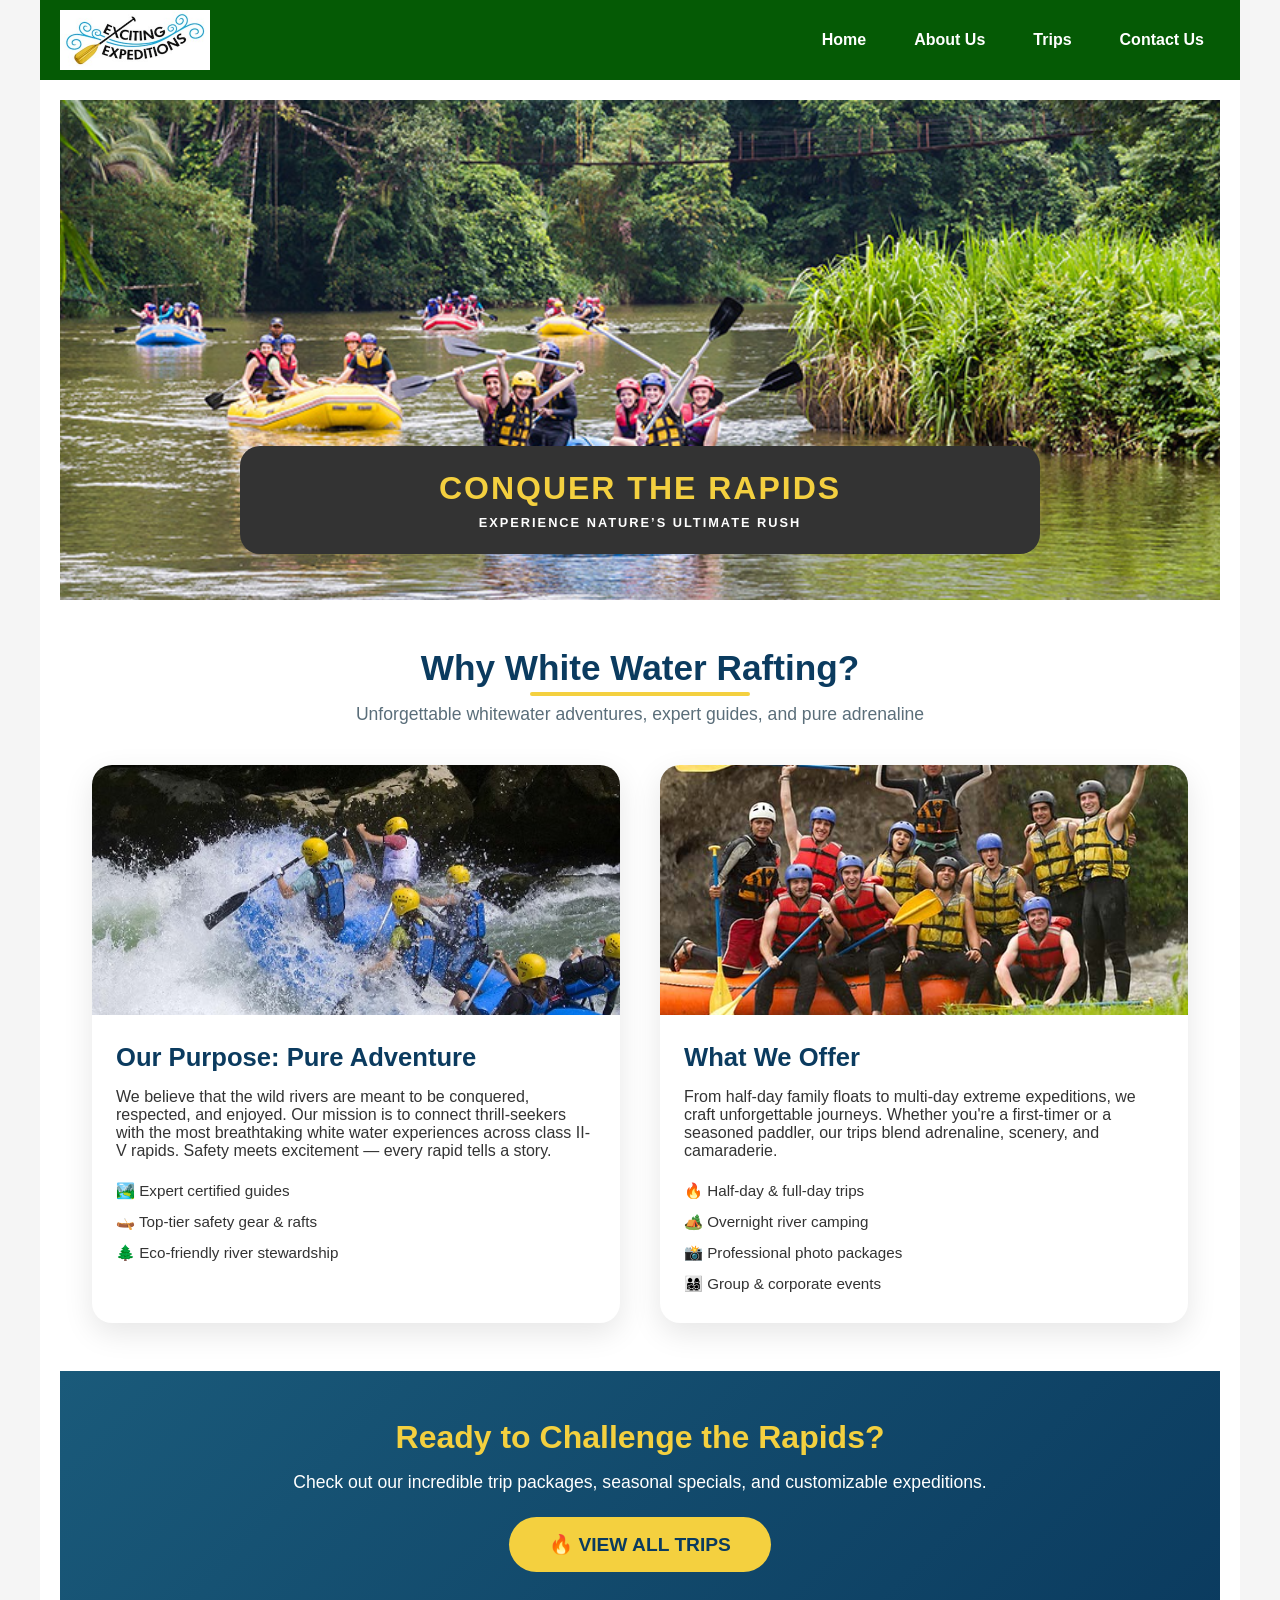
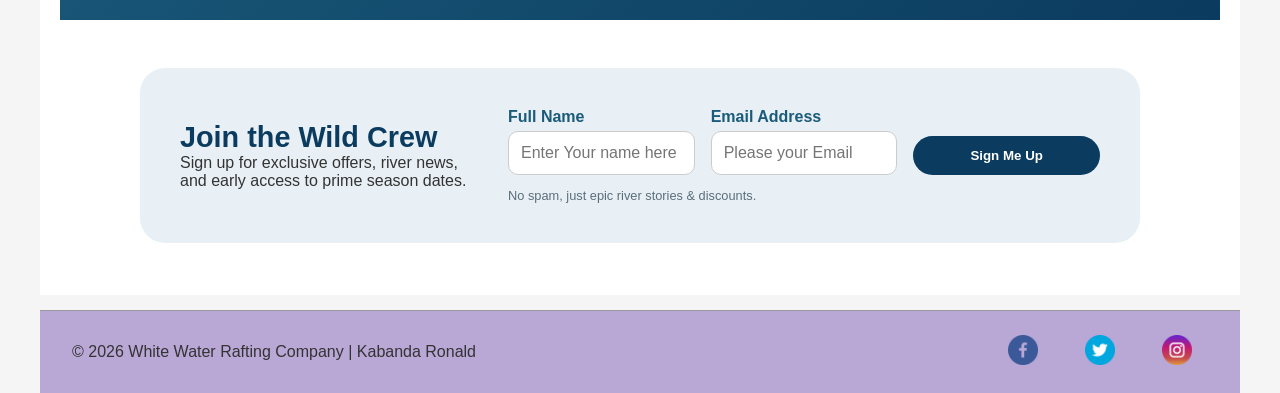
==== wwr/index.html @ e50d9717 "changes in trips.html. changes in index.html. changes in css file. Add images to images in wwr direc" ====
<!DOCTYPE html>
<html lang="en">

<head>
    <meta charset="utf-8">
    <meta name="viewport" content="width=device-width,initial-scale=1.0">

    <title>Home | White Water Rafting Company</title>

    <meta name="author" content="Ronald Kabanda">
    <meta name="description"
      content="Experience thrilling white water rafting adventures. Book your trip, sign up for newsletters, and explore our offerings.">
    <link rel="stylesheet" href="styles/rafting.css">
</head>

<body>
    <!-- ========== HEADER (identical to contact.html) ========== -->
    <header>
        <img src="images/rafting.jpg" alt="White Water Rafting Company Logo">
        <nav>
            <a href="index.html">Home</a>
            <a href="about.html">About Us</a>
            <a href="trips.html">Trips</a>
            <a href="contact.html">Contact Us</a>
        </nav>
    </header>

    <main>
        <!-- ========== HERO SECTION: full-width image + absolute heading ========== -->
        <div class="hero-fullwidth">
            <div class="hero-image-wrapper">
                <img src="images/rafting14_1024.jpg"
                  alt="Rafters tackling thrilling white water rapids" class="hero-img">
                <div class="hero-heading-box">
                    <h1 class="hero-title">Conquer the Rapids<br><span class="hero-sub">Experience
                            Nature’s Ultimate Rush</span></h1>
                </div>
            </div>
        </div>

        <!-- ========== CSS GRID LAYOUT: two images + purpose & offerings ========== -->
        <div class="content-section">
            <div class="section-header">
                <h2>Why White Water Rafting?</h2>
                <p class="section-lead">Unforgettable whitewater adventures, expert guides, and pure
                    adrenaline</p>
            </div>
            <!-- CSS Grid: at least two images and corresponding content -->
            <div class="grid-2col">
                <!-- Card 1: Purpose & Core Offerings -->
                <div class="grid-card">
                    <div class="card-img">
                        <img src="images/rafting6.jpg"
                          alt="Rafting team navigating through powerful waves">
                    </div>
                    <div class="card-text">
                        <h3>Our Purpose: Pure Adventure</h3>
                        <p>We believe that the wild rivers are meant to be conquered, respected, and
                            enjoyed. Our mission is to connect thrill-seekers with the most
                            breathtaking white water experiences across class II-V rapids. Safety
                            meets excitement — every rapid tells a story.</p>
                        <ul class="offer-list">
                            <li>🏞️ Expert certified guides</li>
                            <li>🛶 Top-tier safety gear & rafts</li>
                            <li>🌲 Eco-friendly river stewardship</li>
                        </ul>
                    </div>
                </div>
                <!-- Card 2: Offerings + additional image -->
                <div class="grid-card">
                    <div class="card-img">
                        <img src="images/rafting5.jpg"
                          alt="Group of rafters celebrating after a successful run">
                    </div>
                    <div class="card-text">
                        <h3>What We Offer</h3>
                        <p>From half-day family floats to multi-day extreme expeditions, we craft
                            unforgettable journeys. Whether you're a first-timer or a seasoned
                            paddler, our trips blend adrenaline, scenery, and camaraderie.</p>
                        <ul class="offer-list">
                            <li>🔥 Half-day & full-day trips</li>
                            <li>🏕️ Overnight river camping</li>
                            <li>📸 Professional photo packages</li>
                            <li>👨‍👩‍👧‍👦 Group & corporate events</li>
                        </ul>
                    </div>
                </div>
            </div>
        </div>

        <!-- ========== CALL TO ACTION (link to trips.html) ========== -->
        <div class="cta-block">
            <div class="cta-content">
                <h2>Ready to Challenge the Rapids?</h2>
                <p>Check out our incredible trip packages, seasonal specials, and customizable
                    expeditions.</p>
                <a href="trips.html" class="cta-button">🔥 VIEW ALL TRIPS </a>
            </div>
        </div>

        <!-- ========== NEWSLETTER SIGNUP FORM (name + email) ========== -->
        <div class="newsletter-section">
            <div class="newsletter-inner">
                <div class="newsletter-text">
                    <h3>Join the Wild Crew</h3>
                    <p>Sign up for exclusive offers, river news, and early access to prime season
                        dates.</p>
                </div>
                <form action="#" method="post" class="newsletter-form">
                    <div class="form-row-news">
                        <div class="form-group-news">
                            <label for="news-name">Full Name</label>
                            <input type="text" id="news-name" name="name"
                              placeholder="Enter Your name here" required>
                        </div>
                        <div class="form-group-news">
                            <label for="news-email">Email Address</label>
                            <input type="email" id="news-email" name="email"
                              placeholder="Please your Email" required>
                        </div>
                        <div class="form-group-news form-button-news">
                            <button type="submit" class="signup-btn">Sign Me Up</button>
                        </div>
                    </div>
                    <p class="form-note">No spam, just epic river stories & discounts.</p>
                </form>
            </div>
        </div>
    </main>

    <!-- ========== FOOTER (identical to contact.html: copyright + social media images) ========== -->
    <footer>
        <p>© 2026 White Water Rafting Company | Kabanda Ronald</p>
        <nav class="socialmedia">
            <a href="https://facebook.com">
                <img src="images/facebook.png" alt="Facebook Icon">
            </a>
            <a href="https://twitter.com">
                <img src="images/twitter.png" alt="Twitter Icon">
            </a>
            <a href="https://instagram.com">
                <img src="images/instagram.png" alt="Instagram Icon">
            </a>
        </nav>
    </footer>
</body>

</html>
---- wwr/styles/rafting.css ----
:root {
    --primary-color: #055a05;
    --primary-dark: #037003;
    --accent1-color: #262626;
    --accent2-color: #e9e9e9;
    --text-color: #333333;
    --border-color: #999999;
    --background-light: #f5f5f5;
    --footer-bg: #b9a7d6;
    --white: #ffffff;

    --heading-font: "Times New Roman", "Georgia", serif;
    --body-font: Arial, Helvetica, sans-serif;
}

* {
    margin: 0;
    padding: 0;
    box-sizing: border-box;
    transition: all 0.2s ease-in-out;
}

body {
    font-family: var(--body-font);
    background-color: var(--background-light);
    color: var(--text-color);
}

header {
    display: grid;
    grid-template-columns: 200px 1fr;
    align-items: center;
    background-color: var(--primary-color);
    padding: 10px 20px;
    max-width: 1200px;
    width: 100%;
    margin: 0 auto;
    color: var(--accent2-color);
}

header img {
    width: 150px;
    height: auto;
}

nav {
    display: flex;
    align-items: center;
    justify-content: flex-end;
    gap: 1rem;
}

nav a {
    color: white;
    padding: 0.5rem 1rem;
    text-decoration: none;
    font-weight: bold;
    transition: background-color 0.3s;
    border-radius: 4px;
}

nav a:hover {
    background-color: rgba(255, 255, 255, 0.2);
}

main {
    max-width: 1200px;
    width: 100%;
    margin: 0 auto;
    padding: 20px;
    background-color: white;
}

.company-section {
    margin-bottom: 2rem;
    border-bottom: 2px solid var(--primary-color);
}

.company-info {
    padding: 2rem;
    text-align: center;
}

.company-info h1 {
    font-family: var(--heading-font);
    color: var(--primary-color);
    margin-bottom: 1rem;
    font-size: 2rem;
}

.company-details p {
    font-size: 1rem;
    margin: 0.25rem 0;
    color: var(--text-color);
}

.hero-container {
    display: flex;
    flex-wrap: wrap;
    gap: 2rem;
    margin: 2rem 0;
}

.map-container {
    flex: 1;
    min-width: 280px;
    background-color: var(--accent2-color);
    border: 1px solid var(--border-color);
    border-radius: 8px;
    padding: 1rem;
}

.map-container h2 {
    margin-bottom: 1rem;
    font-size: 1.3rem;
    font-family: var(--heading-font);
    color: var(--primary-color);
    text-align: center;
}

.map-container iframe {
    width: 100%;
    height: 350px;
    border: none;
    border-radius: 8px;
}

.contact-form {
    flex: 1;
    min-width: 320px;
    background-color: white;
    border: 1px solid #999;
    border-radius: 8px;
    padding: 1.5rem;
}

.contact-form h2 {
    text-align: center;
    margin-top: 0;
    margin-bottom: 1.5rem;
    font-size: 1.5rem;
    font-family: var(--heading-font);
    color: var(--primary-color);
}

/* Form Row with Two Columns */
.form-row {
    display: flex;
    gap: 1rem;
    margin-bottom: 1.5rem;
    flex-wrap: wrap;
}

.form-group {
    flex: 1;
    display: flex;
    flex-direction: column;
    gap: 0.5rem;
}

.form-group label {
    font-weight: bold;
    color: var(--primary-color);
}

.form-group input {
    padding: 0.7rem;
    border: 1px solid #ccc;
    border-radius: 4px;
    font-family: var(--body-font);
    font-size: 0.9rem;
}

.form-group input:focus,
.message-group textarea:focus {
    outline: none;
    border-color: var(--primary-color);
    box-shadow: 0 0 3px rgba(5, 90, 5, 0.3);
}

.purpose-group {
    margin-bottom: 1.5rem;
    display: flex;
    flex-direction: column;
    gap: 0.5rem;
}

.purpose-group > label {
    font-weight: bold;
    color: var(--primary-color);
}

.radio-options {
    display: flex;
    flex-direction: column;
    gap: 0.5rem;
    padding-left: 0.5rem;
}

.radio-option {
    display: flex;
    align-items: center;
    gap: 0.5rem;
    cursor: pointer;
    font-weight: normal;
}

.radio-option input[type="radio"] {
    width: auto;
    margin: 0;
    cursor: pointer;
}

.message-group {
    margin-bottom: 1.5rem;
    display: flex;
    flex-direction: column;
    gap: 0.5rem;
}

.message-group label {
    font-weight: bold;
    color: var(--primary-color);
}

.message-group textarea {
    padding: 0.7rem;
    border: 1px solid #ccc;
    border-radius: 4px;
    font-family: var(--body-font);
    font-size: 0.9rem;
    resize: vertical;
    min-height: 100px;
}

.checkbox-group {
    margin: 1.5rem 0;
}

.checkbox-label {
    display: flex;
    align-items: center;
    gap: 0.5rem;
    cursor: pointer;
    font-weight: normal;
}

.checkbox-label input[type="checkbox"] {
    width: auto;
    margin: 0;
    cursor: pointer;
}

.submit-container {
    text-align: center;
    margin-top: 1rem;
}

.submit-btn {
    background-color: var(--primary-color);
    color: white;
    padding: 0.75rem 2rem;
    border: none;
    border-radius: 4px;
    font-size: 1rem;
    font-weight: bold;
    cursor: pointer;
    transition: background-color 0.3s ease;
}

.submit-btn:hover {
    background-color: var(--primary-dark);
}

.employees {
    margin: 3rem 0;
    border: 1px solid #999;
    padding: 1.5rem;
    border-radius: 8px;
    background-color: white;
}

.employees h2 {
    text-align: center;
    margin-bottom: 2rem;
    font-family: var(--heading-font);
    color: var(--primary-color);
}

.employee-profiles {
    display: grid;
    grid-template-columns: repeat(3, 1fr);
    gap: 2rem;
}

.employee-card {
    text-align: center;
    background-color: var(--accent2-color);
    padding: 1rem;
    border-radius: 8px;
    transition: transform 0.3s ease;
}

.employee-card:hover {
    transform: translateY(-5px);
}

.employee-card img {
    width: 100%;
    height: 180px;
    object-fit: cover;
    border-radius: 8px;
    margin-bottom: 0.75rem;
}

.employee-card p {
    margin: 0;
    font-weight: bold;
    color: var(--primary-color);
    font-size: 1rem;
}

.employee-card .employee-title {
    font-weight: normal;
    color: var(--accent1-color);
    font-size: 0.85rem;
    margin-top: 0.25rem;
}

footer {
    background-color: var(--footer-bg);
    padding: 1rem 2rem;
    text-align: center;
    border-top: 1px solid #999;
    max-width: 1200px;
    width: 100%;
    margin: 0 auto;
    margin-top: 15px;
    display: flex;
    justify-content: space-between;
    align-items: center;
    flex-wrap: wrap;
}

footer p {
    margin: 0;
    color: #333;
}

.socialmedia {
    display: flex;
    gap: 15px;
    background-color: transparent;
    padding: 0;
}

.socialmedia a {
    display: inline-block;
    text-decoration: none;
}

.socialmedia img {
    width: 30px;
    height: auto;
    transition: transform 0.3s;
}

.socialmedia img:hover {
    transform: scale(1.1);
}

HOME PAGE STYLES (Multi-column Grid)========================================*/

/* Hero Section - Full width with absolute heading */
.hero-fullwidth {
    width: 100%;
    position: relative;
}

.hero-image-wrapper {
    position: relative;
    width: 100%;
    height: 500px;
    overflow: hidden;
}

.hero-img {
    width: 100%;
    height: 100%;
    object-fit: cover;
    display: block;
}

.hero-heading-box {
    position: absolute;
    top: 80%;
    left: 50%;
    transform: translate(-50%, -50%);
    text-align: center;
    background: var(--text-color);
    padding: 1.5rem 2.5rem;
    border-radius: 20px;
    backdrop-filter: blur(4px);
    width: 80%;
    max-width: 800px;
    margin-bottom: 0;
}

.hero-title {
    color: #f4d03f;
    font-size: 2rem;
    font-weight: 800;
    text-transform: uppercase;
    letter-spacing: 2px;
}

.hero-sub {
    color: white;
    font-size: 0.8rem;
    display: block;
    margin-top: 0.5rem;
}

/* Content section with Grid layout (2 columns) */
.content-section {
    max-width: 1280px;
    margin: 3rem auto;
    padding: 0 2rem;
}

.section-header {
    text-align: center;
    margin-bottom: 2.5rem;
}

.section-header h2 {
    font-size: 2.2rem;
    color: #0b3b5f;
    position: relative;
    display: inline-block;
    padding-bottom: 0.5rem;
}

.section-header h2::after {
    content: '';
    position: absolute;
    bottom: 0;
    left: 25%;
    width: 50%;
    height: 4px;
    background: #f4d03f;
    border-radius: 2px;
}

.section-lead {
    color: #5a6e7a;
    font-size: 1.1rem;
    margin-top: 0.5rem;
}

/* CSS GRID LAYOUT - Two columns */
.grid-2col {
    display: grid;
    grid-template-columns: repeat(2, 1fr);
    gap: 2.5rem;
}

.grid-card {
    background: white;
    border-radius: 20px;
    overflow: hidden;
    box-shadow: 0 10px 30px rgba(0, 0, 0, 0.1);
    transition: transform 0.3s ease;
}

.grid-card:hover {
    transform: translateY(-8px);
}

.card-img img {
    width: 100%;
    height: 250px;
    object-fit: cover;
}

.card-text {
    padding: 1.5rem;
}

.card-text h3 {
    color: #0b3b5f;
    font-size: 1.6rem;
    margin-bottom: 1rem;
}

.offer-list {
    list-style: none;
    margin-top: 1rem;
}

.offer-list li {
    padding: 0.4rem 0;
    font-size: 0.95rem;
    display: flex;
    align-items: center;
    gap: 0.5rem;
}

/* Call to Action Block */
.cta-block {
    background: linear-gradient(135deg, #1a5a7a, #0b3b5f);
    margin: 3rem 0;
    padding: 3rem 2rem;
    text-align: center;
}

.cta-content h2 {
    color: #f4d03f;
    font-size: 2rem;
}

.cta-content p {
    color: white;
    margin: 1rem 0;
    font-size: 1.1rem;
}

.cta-button {
    display: inline-block;
    background: #f4d03f;
    color: #0b3b5f;
    padding: 1rem 2.5rem;
    font-size: 1.2rem;
    font-weight: bold;
    text-decoration: none;
    border-radius: 50px;
    transition: all 0.3s;
    margin-top: 0.5rem;
}

.cta-button:hover {
    background: #ffea8a;
    transform: scale(1.05);
    box-shadow: 0 5px 15px rgba(0, 0, 0, 0.2);
}

/* Newsletter Section */
.newsletter-section {
    background: #e8f0f5;
    padding: 2.5rem;
    max-width: 1000px;
    margin: 2rem auto;
    border-radius: 25px;
}

.newsletter-inner {
    display: flex;
    flex-wrap: wrap;
    gap: 2rem;
    align-items: center;
    justify-content: space-between;
}

.newsletter-text {
    flex: 1;
    min-width: 200px;
}

.newsletter-text h3 {
    color: #0b3b5f;
    font-size: 1.8rem;
}

.newsletter-form {
    flex: 2;
    min-width: 280px;
}

.form-row-news {
    display: flex;
    flex-wrap: wrap;
    gap: 1rem;
    align-items: flex-end;
}

.form-group-news {
    flex: 1;
    min-width: 150px;
}

.form-group-news label {
    display: block;
    font-weight: bold;
    margin-bottom: 0.3rem;
    color: #1a5a7a;
}

.form-group-news input {
    width: 100%;
    padding: 0.75rem;
    border: 1px solid #ccc;
    border-radius: 10px;
    font-size: 1rem;
}

.signup-btn {
    background: #0b3b5f;
    color: white;
    border: none;
    padding: 0.75rem 1.5rem;
    border-radius: 40px;
    font-weight: bold;
    cursor: pointer;
    transition: all 0.3s;
    width: 100%;
}

.signup-btn:hover {
    background: #1a5a7a;
    transform: scale(1.02);
}

.form-note {
    font-size: 0.8rem;
    color: #5a6e7a;
    margin-top: 0.8rem;
}

/* ========================================
   TRIPS PAGE STYLES (Multi-column layouts)
   ======================================== */

.trips-hero {
    background-size: cover;
    background-position: center;
    display: flex;
    align-items: center;
    justify-content: center;
    text-align: center;
    position: relative;
    width: 100%;
    height: 350px;
    overflow: hidden;
}

.trips-hero-image {
    position: relative;
    width: 100%;
    height: 100%;
}

.trips-hero-img {
    width: 100%;
    height: 100%;
    object-fit: cover;
    display: block;
}

.trips-hero-overlay {
    position: absolute;
    top: 0;
    left: 0;
    width: 100%;
    height: 100%;
    display: flex;
    flex-direction: column;
    justify-content: center;
    align-items: center;
    background: rgba(0, 0, 0, 0.5);
    color: white;
    text-align: center;
    padding: 20px;
}

.trips-hero-overlay h1 {
    font-size: 3rem;
    color: #f4d03f;
    text-shadow: 2px 2px 4px rgba(0, 0, 0, 0.5);
}

.trips-hero-overlay p {
    color: white;
    font-size: 1.3rem;
}

/* CTA for Trips page */
.cta-block-trips {
    background: #f4d03f;
    padding: 2.5rem;
    text-align: center;
    margin: 2rem 0;
}

.cta-content-trips h2 {
    color: #0b3b5f;
}

.cta-button-trips {
    display: inline-block;
    background: #0b3b5f;
    color: #f4d03f;
    padding: 0.8rem 2rem;
    text-decoration: none;
    border-radius: 40px;
    font-weight: bold;
    margin-top: 1rem;
}

/* Trips Showcase - CSS Grid (3 columns for trip cards) */
.trips-showcase {
    max-width: 1280px;
    margin: 3rem auto;
    padding: 0 2rem;
}

.section-header-trips {
    text-align: center;
    margin-bottom: 2rem;
}

.section-header-trips h2 {
    font-size: 2rem;
    color: #0b3b5f;
}

.trips-grid {
    display: grid;
    grid-template-columns: repeat(auto-fit, minmax(340px, 1fr));
    gap: 2rem;
}

.trip-card {
    background: white;
    border-radius: 20px;
    overflow: hidden;
    box-shadow: 0 8px 20px rgba(0, 0, 0, 0.1);
    transition: transform 0.3s;
    display: flex;
    flex-direction: column;
}

.trip-card:hover {
    transform: translateY(-5px);
}

.trip-image img {
    width: 100%;
    height: 220px;
    object-fit: cover;
}

.trip-details {
    padding: 1.5rem;
}

.trip-details h3 {
    color: #0b3b5f;
    font-size: 1.5rem;
    margin-bottom: 0.5rem;
}

.trip-meta {
    display: flex;
    gap: 1rem;
    flex-wrap: wrap;
    margin-bottom: 1rem;
    font-size: 0.85rem;
    color: #1a5a7a;
    font-weight: bold;
}

.trip-highlights {
    list-style: none;
    margin-top: 1rem;
}

.trip-highlights li {
    padding: 0.3rem 0;
    font-size: 0.9rem;
}

/* Trips Table Section */
.trips-table-section {
    max-width: 1280px;
    margin: 3rem auto;
    padding: 0 2rem;
}

.table-wrapper {
    overflow-x: auto;
}

.trips-table {
    width: 100%;
    border-collapse: collapse;
    background: white;
    border-radius: 16px;
    overflow: hidden;
    box-shadow: 0 4px 12px rgba(0, 0, 0, 0.1);
}

.trips-table th {
    background: #0b3b5f;
    color: #f4d03f;
    padding: 1rem;
    font-weight: bold;
}

.trips-table td {
    padding: 0.8rem 1rem;
    border-bottom: 1px solid #ddd;
    text-align: center;
}

.trips-table tr:hover {
    background: #fef9e6;
}

.table-note {
    font-size: 0.85rem;
    color: #5a6e7a;
    margin-top: 1rem;
    font-style: italic;
}

/* Bottom CTA */
.bottom-cta {
    background: #e8f0f5;
    margin: 2rem auto;
    padding: 2rem;
    text-align: center;
    border-radius: 20px;
    max-width: 900px;
}

.bottom-cta-inner p {
    font-size: 1.2rem;
    font-weight: bold;
    margin-bottom: 1rem;
}

.secondary-cta-btn {
    background: #0b3b5f;
    color: white;
    padding: 0.7rem 1.8rem;
    text-decoration: none;
    border-radius: 40px;
    display: inline-block;
}

/* ========================================
   RESPONSIVE DESIGN
   ======================================== */
@media (max-width: 768px) {
    header {
        flex-direction: column;
        text-align: center;
    }

    footer {
        flex-direction: column;
        text-align: center;
    }

    .grid-2col {
        grid-template-columns: 1fr;
    }

    .hero-heading-box {
        width: 90%;
        padding: 1rem;
    }

    .hero-title {
        font-size: 1.8rem;
    }

    .newsletter-inner {
        flex-direction: column;
        text-align: center;
    }

    .trips-grid {
        grid-template-columns: 1fr;
    }

    .trips-table th,
    .trips-table td {
        padding: 0.5rem;
        font-size: 0.85rem;
    }
}

/*==========ABOUT US=============*/

.hero {
    position: relative;
    width: 100%;
    height: 520px;
    overflow: hidden;
    margin-bottom: 40px;
}

.hero img {
    position: absolute;
    inset: 0;
    width: 100%;
    height: 100%;
    object-fit: cover;
    object-position: center;
    z-index: 1;
}

.hero h1 {
    position: absolute;
    top: 1.5rem;
    left: 50%;
    transform: translateX(-50%);
    z-index: 2;
    color: #ffffff;
    text-shadow: 0 2px 12px rgba(0, 0, 0, 0.6);
    font-size: clamp(2.5rem, 5vw, 4rem);
    margin: 0;
    text-align: center;
    white-space: nowrap;
}

.hero .content {
    position: absolute;
    left: 0;
    right: 0;
    bottom: 0;
    z-index: 2;
    display: flex;
    justify-content: center;
    padding: 1.5rem;
    background: rgba(0, 0, 0, 0.35);
    backdrop-filter: blur(10px);
    color: #ffffff;
}

.hero .content article {
    display: flex;
    align-items: center;
    justify-content: flex-start;
    gap: 1.5rem;
    width: 100%;
    max-width: 1100px;
    margin: 0 auto;
}

.hero .content article p {
    flex: 1;
    margin: 0;
    line-height: 1.7;
    overflow: hidden;
}

.hero .content article img {
    width: 200px;
    height: 150px;
    border-radius: 12px;
    object-fit: cover;
    box-shadow: 0 4px 18px rgba(0, 0, 0, 0.25);
    flex-shrink: 0;
    float: left;
    margin: 0 1rem 1rem 0;
    max-width: 200px;
}

/* ====================== HISTORY SECTION ====================== */
.history {
    max-width: 1200px;
    margin: 40px auto;
    padding: 20px;
    display: grid;
    grid-template-columns: 1fr 1fr 1fr;
    gap: 30px;
    align-items: center;

}

.history h2 {
    text-align: center;
    font-size: 2rem;
    margin-bottom: 30px;
    color: #333;
    grid-column: 1 / -1;
}

.history p {
    line-height: 1.6;
    color: #444;
    text-align: justify;
}

.history img {
    height: auto;
    width: 100%;
    margin: 35px auto;
    border-radius: 8px;
    box-shadow: 0 4px 8px rgba(0, 0, 0, 0.1);
}

/* ====================== ADVENTURES SECTION ====================== */
.adventures {
    max-width: 1200px;
    margin: 40px auto;
    padding: 20px;
    text-align: center;
    display: grid;
    grid-template-columns: 1fr 1fr 1fr 1fr 1fr;
    gap: 20px;

}

.adventures h2 {
    font-size: 2rem;
    margin-bottom: 20px;
    color: #3a2f7a;
    grid-column: 1 / -1;
    text-align: center;

}

.adventures .figures {
    margin: 0;
    text-align: center;
}

.adventures figure {
    margin: 0;
    background: white;
    border-radius: 12px;
    overflow: hidden;
    box-shadow: 0 6px 20px rgba(0, 0, 0, 0.1);
    transition: transform 0.3s, box-shadow 0.3s;
}

.adventures figure:hover {
    transform: translateY(-8px);
    box-shadow: 0 15px 30px rgba(0, 0, 0, 0.15);
}

.adventures img {
    width: 100%;
    height: 200px;
    object-fit: cover;
    box-shadow: 0 4px 8px rgba(0, 0, 0, 0.1);
    transition: transform 0.3s ease;
}

.adventures figcaption {
    margin-top: 10px;
    font-weight: bold;
    color: #333;
    font-size: 0.9rem;
}

.adventures img:hover {
    transform: scale(1.05);
}
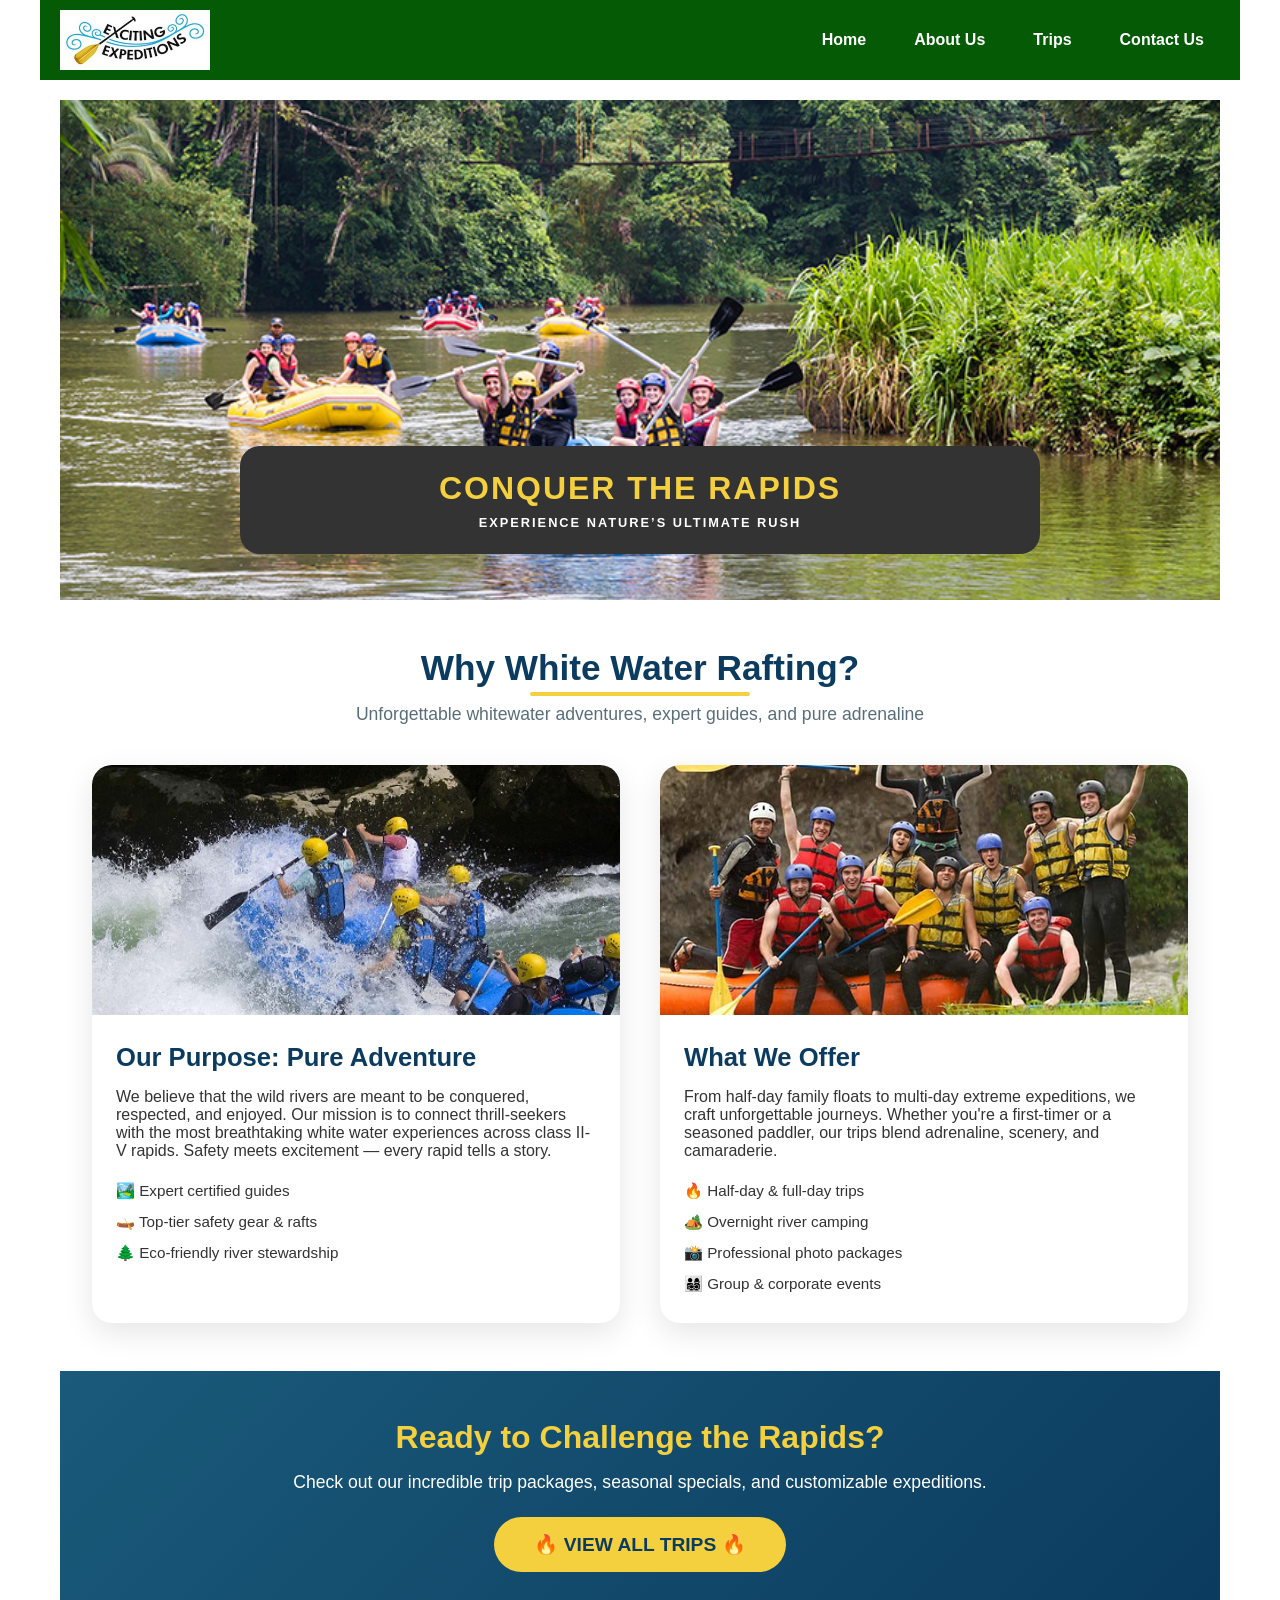
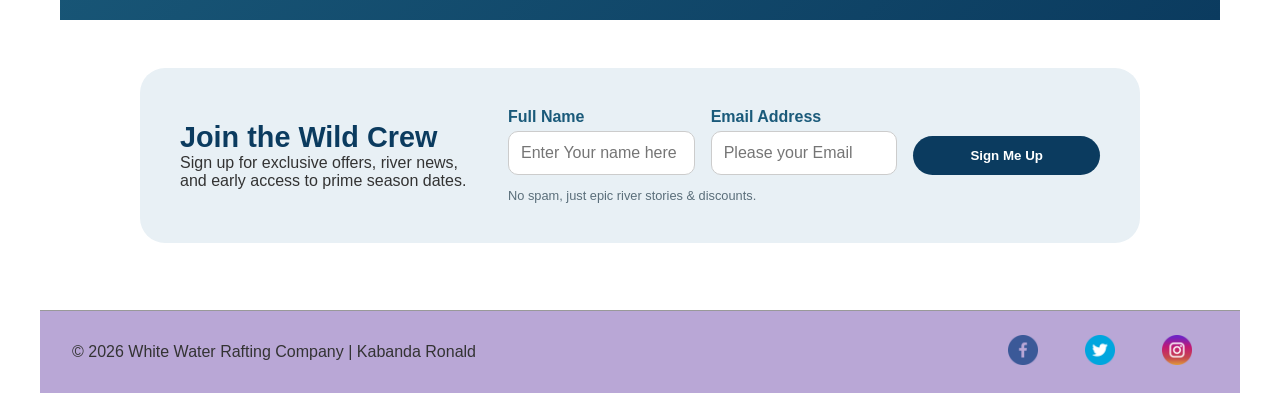
==== commit 16f50cd9: "changes in index.html" ====
--- a/wwr/index.html
+++ b/wwr/index.html
@@ -94,7 +94,7 @@
                 <h2>Ready to Challenge the Rapids?</h2>
                 <p>Check out our incredible trip packages, seasonal specials, and customizable
                     expeditions.</p>
-                <a href="trips.html" class="cta-button">🔥 VIEW ALL TRIPS </a>
+                <a href="trips.html" class="cta-button">🔥 VIEW ALL TRIPS 🔥</a>
             </div>
         </div>
 
--- a/wwr/styles/rafting.css
+++ b/wwr/styles/rafting.css
@@ -5,10 +5,8 @@
     --accent2-color: #e9e9e9;
     --text-color: #333333;
     --border-color: #999999;
-    --background-light: #f5f5f5;
     --footer-bg: #b9a7d6;
-    --white: #ffffff;
-
+    --background-light: #ffffff;
     --heading-font: "Times New Roman", "Georgia", serif;
     --body-font: Arial, Helvetica, sans-serif;
 }
@@ -369,9 +367,7 @@
     transform: scale(1.1);
 }
 
-HOME PAGE STYLES (Multi-column Grid)========================================*/
-
-/* Hero Section - Full width with absolute heading */
+/* HOME PAGE STYLES (Multi-column Grid) */
 .hero-fullwidth {
     width: 100%;
     position: relative;
@@ -848,127 +844,62 @@
     display: inline-block;
 }
 
-/* ========================================
-   RESPONSIVE DESIGN
-   ======================================== */
-@media (max-width: 768px) {
-    header {
-        flex-direction: column;
-        text-align: center;
-    }
-
-    footer {
-        flex-direction: column;
-        text-align: center;
-    }
-
-    .grid-2col {
-        grid-template-columns: 1fr;
-    }
-
-    .hero-heading-box {
-        width: 90%;
-        padding: 1rem;
-    }
-
-    .hero-title {
-        font-size: 1.8rem;
-    }
-
-    .newsletter-inner {
-        flex-direction: column;
-        text-align: center;
-    }
-
-    .trips-grid {
-        grid-template-columns: 1fr;
-    }
-
-    .trips-table th,
-    .trips-table td {
-        padding: 0.5rem;
-        font-size: 0.85rem;
-    }
-}
-
-/*==========ABOUT US=============*/
-
+/*==========ABOUT US PAGE UPDATED STYLES=============*/
+
+/* Hero Section - Updated for correct overlay */
 .hero {
     position: relative;
     width: 100%;
-    height: 520px;
-    overflow: hidden;
+    height: auto;
     margin-bottom: 40px;
 }
 
-.hero img {
-    position: absolute;
-    inset: 0;
-    width: 100%;
-    height: 100%;
-    object-fit: cover;
-    object-position: center;
-    z-index: 1;
+.hero > img {
+    display: block;
+    width: 100%;
+    height: auto;
 }
 
 .hero h1 {
     position: absolute;
-    top: 1.5rem;
-    left: 50%;
-    transform: translateX(-50%);
-    z-index: 2;
-    color: #ffffff;
-    text-shadow: 0 2px 12px rgba(0, 0, 0, 0.6);
-    font-size: clamp(2.5rem, 5vw, 4rem);
+    top: 20px;
+    left: 0;
+    width: 100%;
+    padding: 16px;
+    text-align: center;
+    background-color: rgba(0, 0, 0, 0.7);
+    color: #fff;
+    font-size: 2.5rem;
     margin: 0;
-    text-align: center;
-    white-space: nowrap;
-}
-
-.hero .content {
+    font-family: var(--heading-font);
+}
+
+.hero article {
     position: absolute;
-    left: 0;
-    right: 0;
-    bottom: 0;
-    z-index: 2;
-    display: flex;
-    justify-content: center;
-    padding: 1.5rem;
-    background: rgba(0, 0, 0, 0.35);
-    backdrop-filter: blur(10px);
-    color: #ffffff;
-}
-
-.hero .content article {
-    display: flex;
-    align-items: center;
-    justify-content: flex-start;
-    gap: 1.5rem;
-    width: 100%;
-    max-width: 1100px;
-    margin: 0 auto;
-}
-
-.hero .content article p {
-    flex: 1;
+    bottom: 20px;
+    left: 20px;
+    right: 20px;
+    background-color: rgba(0, 0, 0, 0.6);
+    padding: 20px;
+    border-radius: 8px;
+    color: white;
+}
+
+.hero article img {
+    float: right;
+    width: 125px;
+    margin-left: 20px;
+    border-radius: 8px;
+}
+
+.hero article p {
     margin: 0;
-    line-height: 1.7;
-    overflow: hidden;
-}
-
-.hero .content article img {
-    width: 200px;
-    height: 150px;
-    border-radius: 12px;
-    object-fit: cover;
-    box-shadow: 0 4px 18px rgba(0, 0, 0, 0.25);
-    flex-shrink: 0;
-    float: left;
-    margin: 0 1rem 1rem 0;
-    max-width: 200px;
-}
-
-/* ====================== HISTORY SECTION ====================== */
+    padding: 0;
+    color: white;
+    line-height: 1.6;
+}
+
+/* History Section */
 .history {
     max-width: 1200px;
     margin: 40px auto;
@@ -977,15 +908,15 @@
     grid-template-columns: 1fr 1fr 1fr;
     gap: 30px;
     align-items: center;
-
 }
 
 .history h2 {
     text-align: center;
     font-size: 2rem;
     margin-bottom: 30px;
-    color: #333;
+    color: var(--primary-color);
     grid-column: 1 / -1;
+    font-family: var(--heading-font);
 }
 
 .history p {
@@ -997,35 +928,29 @@
 .history img {
     height: auto;
     width: 100%;
-    margin: 35px auto;
+    margin: 0;
     border-radius: 8px;
     box-shadow: 0 4px 8px rgba(0, 0, 0, 0.1);
 }
 
-/* ====================== ADVENTURES SECTION ====================== */
+/* Adventures Section */
 .adventures {
     max-width: 1200px;
     margin: 40px auto;
     padding: 20px;
     text-align: center;
     display: grid;
-    grid-template-columns: 1fr 1fr 1fr 1fr 1fr;
+    grid-template-columns: repeat(5, 1fr);
     gap: 20px;
-
 }
 
 .adventures h2 {
     font-size: 2rem;
     margin-bottom: 20px;
-    color: #3a2f7a;
+    color: var(--primary-color);
     grid-column: 1 / -1;
     text-align: center;
-
-}
-
-.adventures .figures {
-    margin: 0;
-    text-align: center;
+    font-family: var(--heading-font);
 }
 
 .adventures figure {
@@ -1046,7 +971,6 @@
     width: 100%;
     height: 200px;
     object-fit: cover;
-    box-shadow: 0 4px 8px rgba(0, 0, 0, 0.1);
     transition: transform 0.3s ease;
 }
 
@@ -1055,8 +979,52 @@
     font-weight: bold;
     color: #333;
     font-size: 0.9rem;
+    padding-bottom: 10px;
 }
 
 .adventures img:hover {
     transform: scale(1.05);
+}
+
+/* Social Media Links - Remove underline (already added but ensuring it's there) */
+.socialmedia a {
+    text-decoration: none;
+}
+
+/* About Us Responsive */
+@media (max-width: 768px) {
+    .hero h1 {
+        font-size: 1.5rem;
+        top: 10px;
+        padding: 10px;
+    }
+
+    .hero article {
+        position: relative;
+        bottom: 0;
+        left: 0;
+        right: 0;
+        margin-top: 10px;
+    }
+
+    .hero article img {
+        float: none;
+        display: block;
+        margin: 0 auto 10px auto;
+        width: 100px;
+    }
+
+    .history {
+        grid-template-columns: 1fr;
+        gap: 20px;
+    }
+
+    .history img {
+        order: -1;
+    }
+
+    .adventures {
+        grid-template-columns: 1fr;
+        gap: 20px;
+    }
 }
